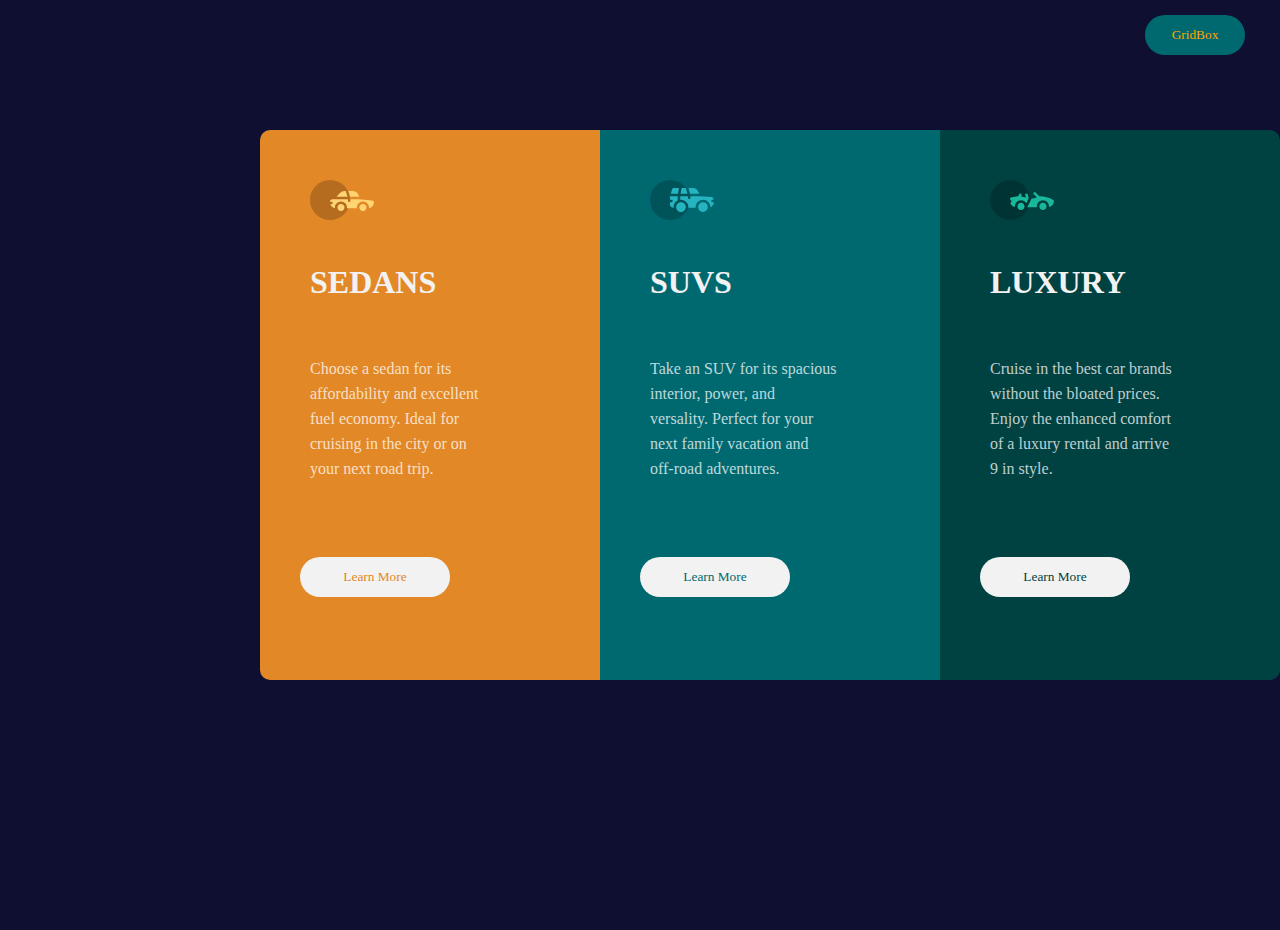
==== index.html @ 62f55270 "First Commit" ====
<!DOCTYPE html>
<html lang="en">

<head>
    <meta charset="UTF-8">
    <meta http-equiv="X-UA-Compatible" content="IE=edge">
    <meta name="viewport" content="width=device-width, initial-scale=1.0">
    <title>Flexbox</title>
    <link rel="stylesheet" href="style.css" 
    href="https://fonts.googleapis.com/css2?family=Big+Shoulders+Display:wght@700&family=Lexend+Deca&display=swap" rel="stylesheet">
</head>

<body>
    <main>
        <header>
        <div><button id="gridbut"><a href="grid.html">GridBox</a></button></div>
        </header>
    
        <div class="container">
            <div class="div1">
                <div><img src="icon-sedans.svg"></div> 

                    <h1>SEDANS</h1>            
                    <p>Choose a sedan for its<br> affordability and excellent<br> fuel economy.
                        Ideal for<br> cruising in the city or on<br> your next road trip.</p>
                
                <div><button style="color: hsl(31, 77%, 52%)">Learn More</button></div>
            </div>
            <div class="div2">
                <div><img src="icon-suvs.svg"></div>

                    <h1>SUVS</h1>                
                    <p>Take an SUV for its spacious<br> interior, power, and<br> versality.
                        Perfect for your<br> next family vacation and<br> off-road adventures.</p>
                    
                <div><button style="color:hsl(184, 100%, 22%)">Learn More</button></div>
            </div>
            <div class="div3">
                <div><img src="icon-luxury.svg"></div>
                    <h1>LUXURY</h1>
                    <p>Cruise in the best car brands<br> without the bloated prices.<br> 
                        Enjoy the enhanced comfort<br> of a luxury rental and arrive<br>9 in style.</p>                
                <div><button style="color: hsl(179, 100%, 13%)">Learn More</button></div>
            </div>
            </div>
    </main>
</body>

</html>
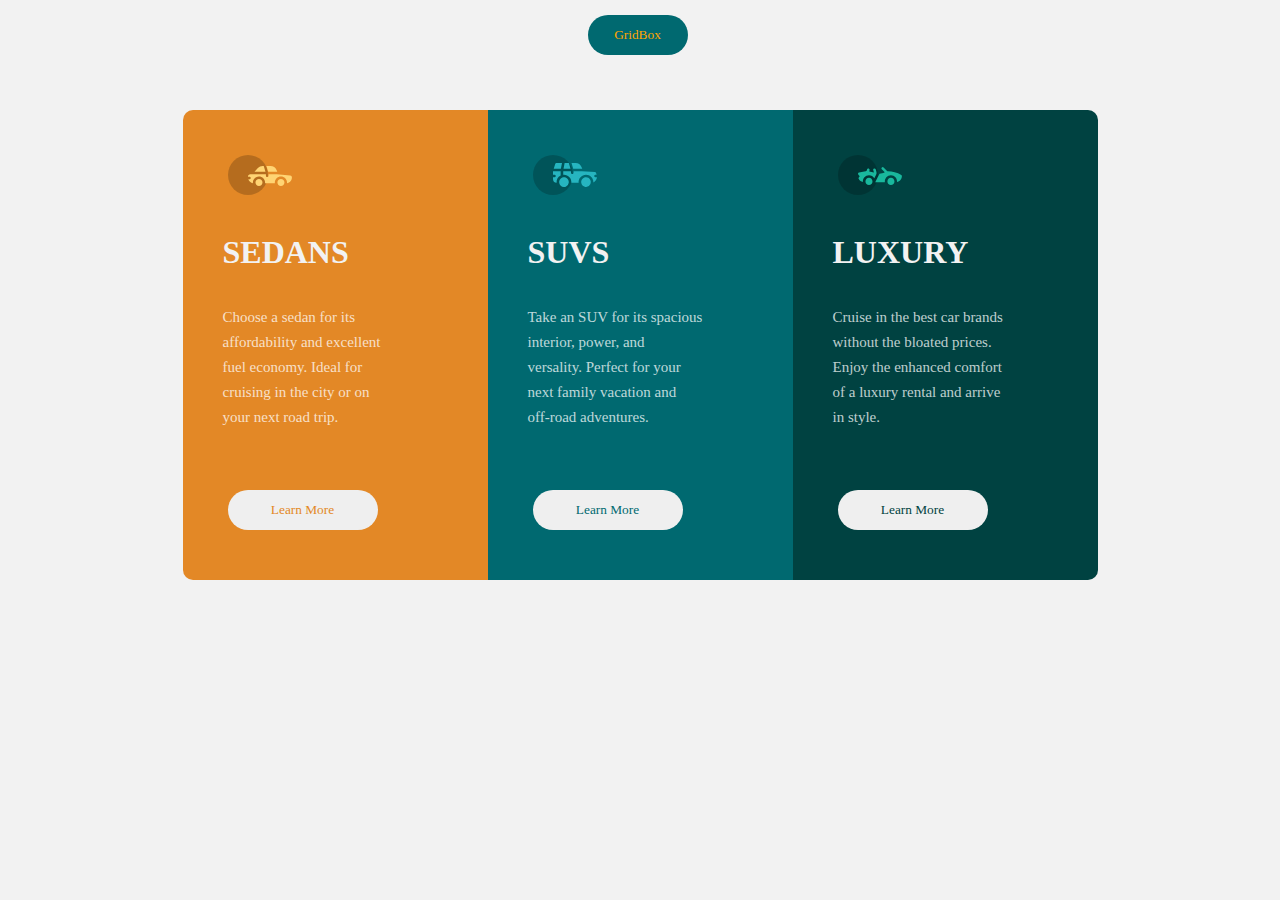
==== commit 64dbd85d: "final" ====
--- a/index.html
+++ b/index.html
@@ -6,43 +6,42 @@
     <meta http-equiv="X-UA-Compatible" content="IE=edge">
     <meta name="viewport" content="width=device-width, initial-scale=1.0">
     <title>Flexbox</title>
-    <link rel="stylesheet" href="style.css" 
-    href="https://fonts.googleapis.com/css2?family=Big+Shoulders+Display:wght@700&family=Lexend+Deca&display=swap" rel="stylesheet">
+    <link rel="stylesheet" href="style.css"
+        href="https://fonts.googleapis.com/css2?family=Big+Shoulders+Display:wght@700&family=Lexend+Deca&display=swap"
+        rel="stylesheet">
 </head>
 
 <body>
     <main>
         <header>
-        <div><button id="gridbut"><a href="grid.html">GridBox</a></button></div>
+            <div><button id="gridbut"><a href="grid.html">GridBox</a></button></div>
         </header>
-    
+
         <div class="container">
-            <div class="div1">
-                <div><img src="icon-sedans.svg"></div> 
+            <div class="divsedan">
+                <div><img src="icon-sedans.svg"></div>
+                <h1>SEDANS</h1>
+                <p>Choose a sedan for its<br> affordability and excellent<br> fuel economy.
+                    Ideal for<br> cruising in the city or on<br> your next road trip.</p>
+                <div><button id="but1">Learn More</button></div>
+            </div>
 
-                    <h1>SEDANS</h1>            
-                    <p>Choose a sedan for its<br> affordability and excellent<br> fuel economy.
-                        Ideal for<br> cruising in the city or on<br> your next road trip.</p>
-                
-                <div><button style="color: hsl(31, 77%, 52%)">Learn More</button></div>
+            <div class="divsuv">
+                <div><img src="icon-suvs.svg"></div>
+                <h1>SUVS</h1>
+                <p>Take an SUV for its spacious<br> interior, power, and<br> versality.
+                    Perfect for your<br> next family vacation and<br> off-road adventures.</p>
+                <div><button id="but2">Learn More</button></div>
             </div>
-            <div class="div2">
-                <div><img src="icon-suvs.svg"></div>
 
-                    <h1>SUVS</h1>                
-                    <p>Take an SUV for its spacious<br> interior, power, and<br> versality.
-                        Perfect for your<br> next family vacation and<br> off-road adventures.</p>
-                    
-                <div><button style="color:hsl(184, 100%, 22%)">Learn More</button></div>
+            <div class="divluxury">
+                <div><img src="icon-luxury.svg"></div>
+                <h1>LUXURY</h1>
+                <p>Cruise in the best car brands<br> without the bloated prices.<br>
+                    Enjoy the enhanced comfort<br> of a luxury rental and arrive<br> in style.</p>
+                <div><button id="but3">Learn More</button></div>
             </div>
-            <div class="div3">
-                <div><img src="icon-luxury.svg"></div>
-                    <h1>LUXURY</h1>
-                    <p>Cruise in the best car brands<br> without the bloated prices.<br> 
-                        Enjoy the enhanced comfort<br> of a luxury rental and arrive<br>9 in style.</p>                
-                <div><button style="color: hsl(179, 100%, 13%)">Learn More</button></div>
-            </div>
-            </div>
+        </div>
     </main>
 </body>
 
